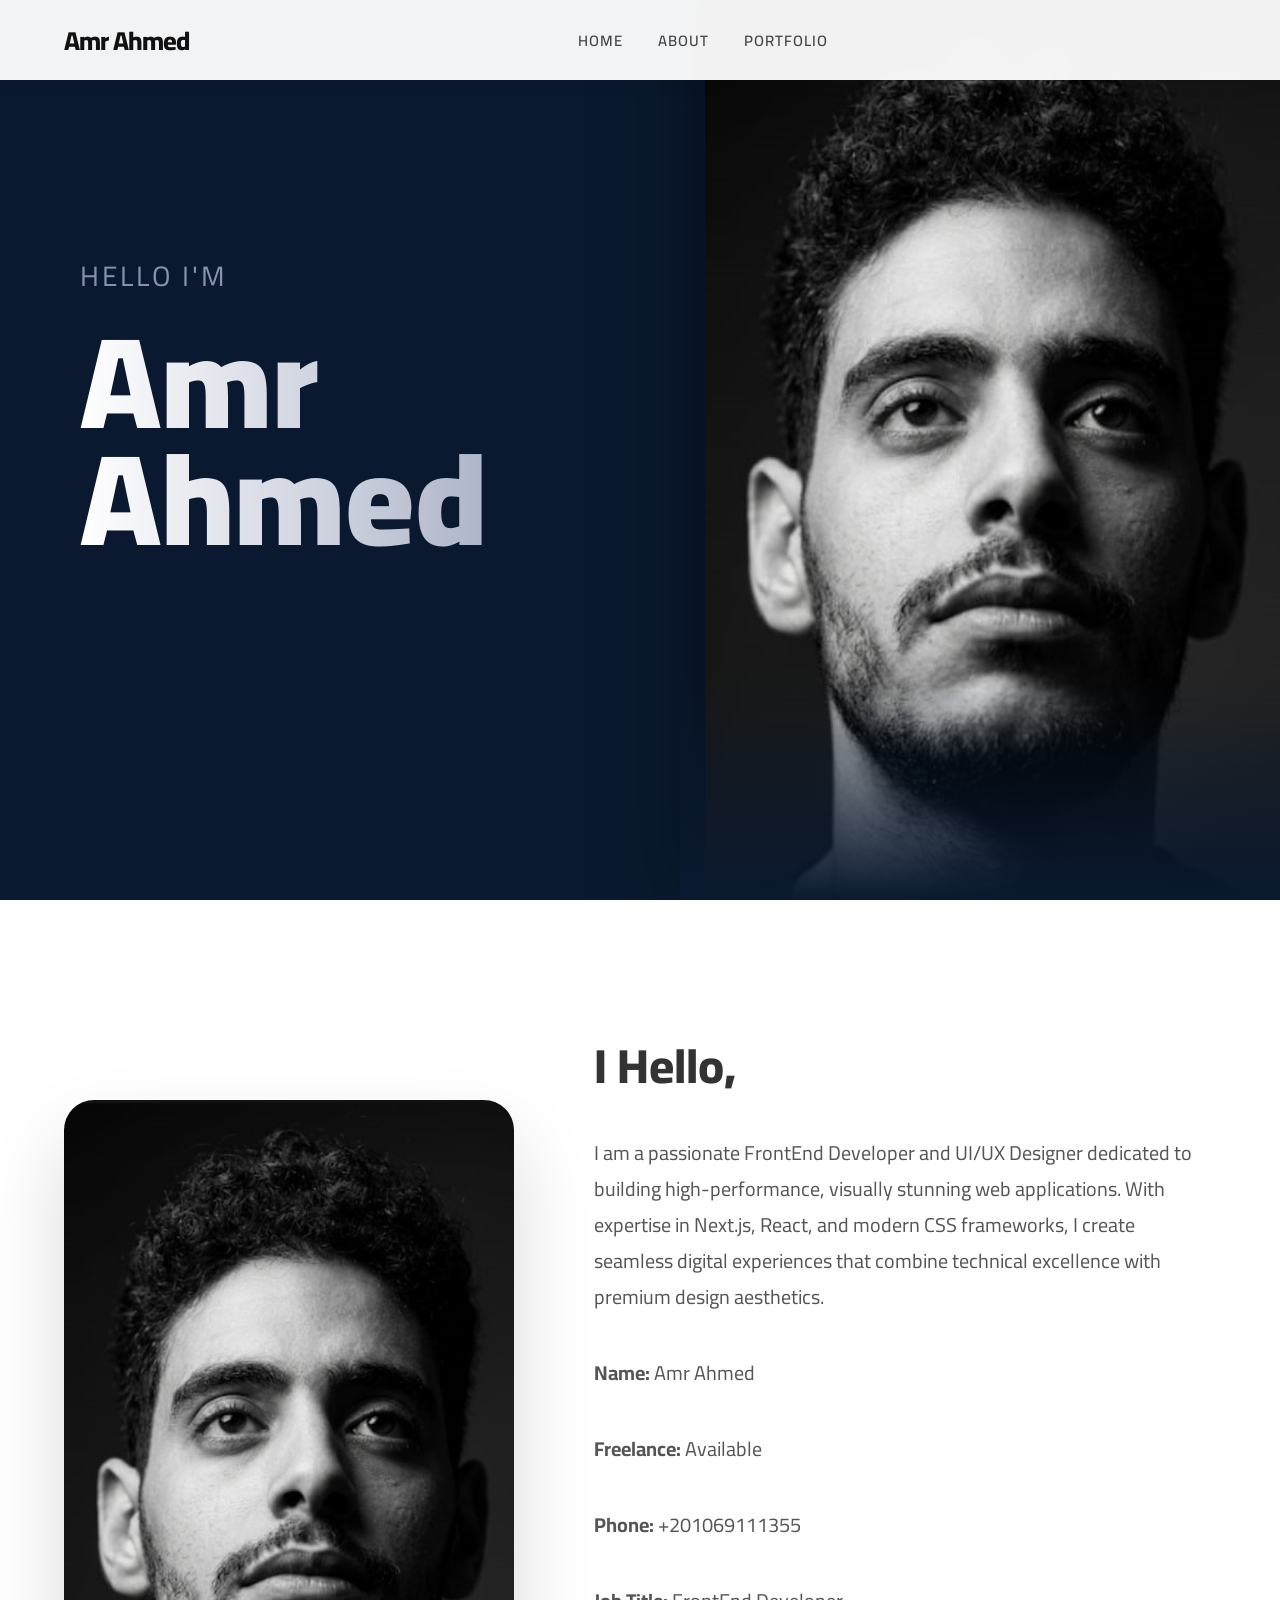
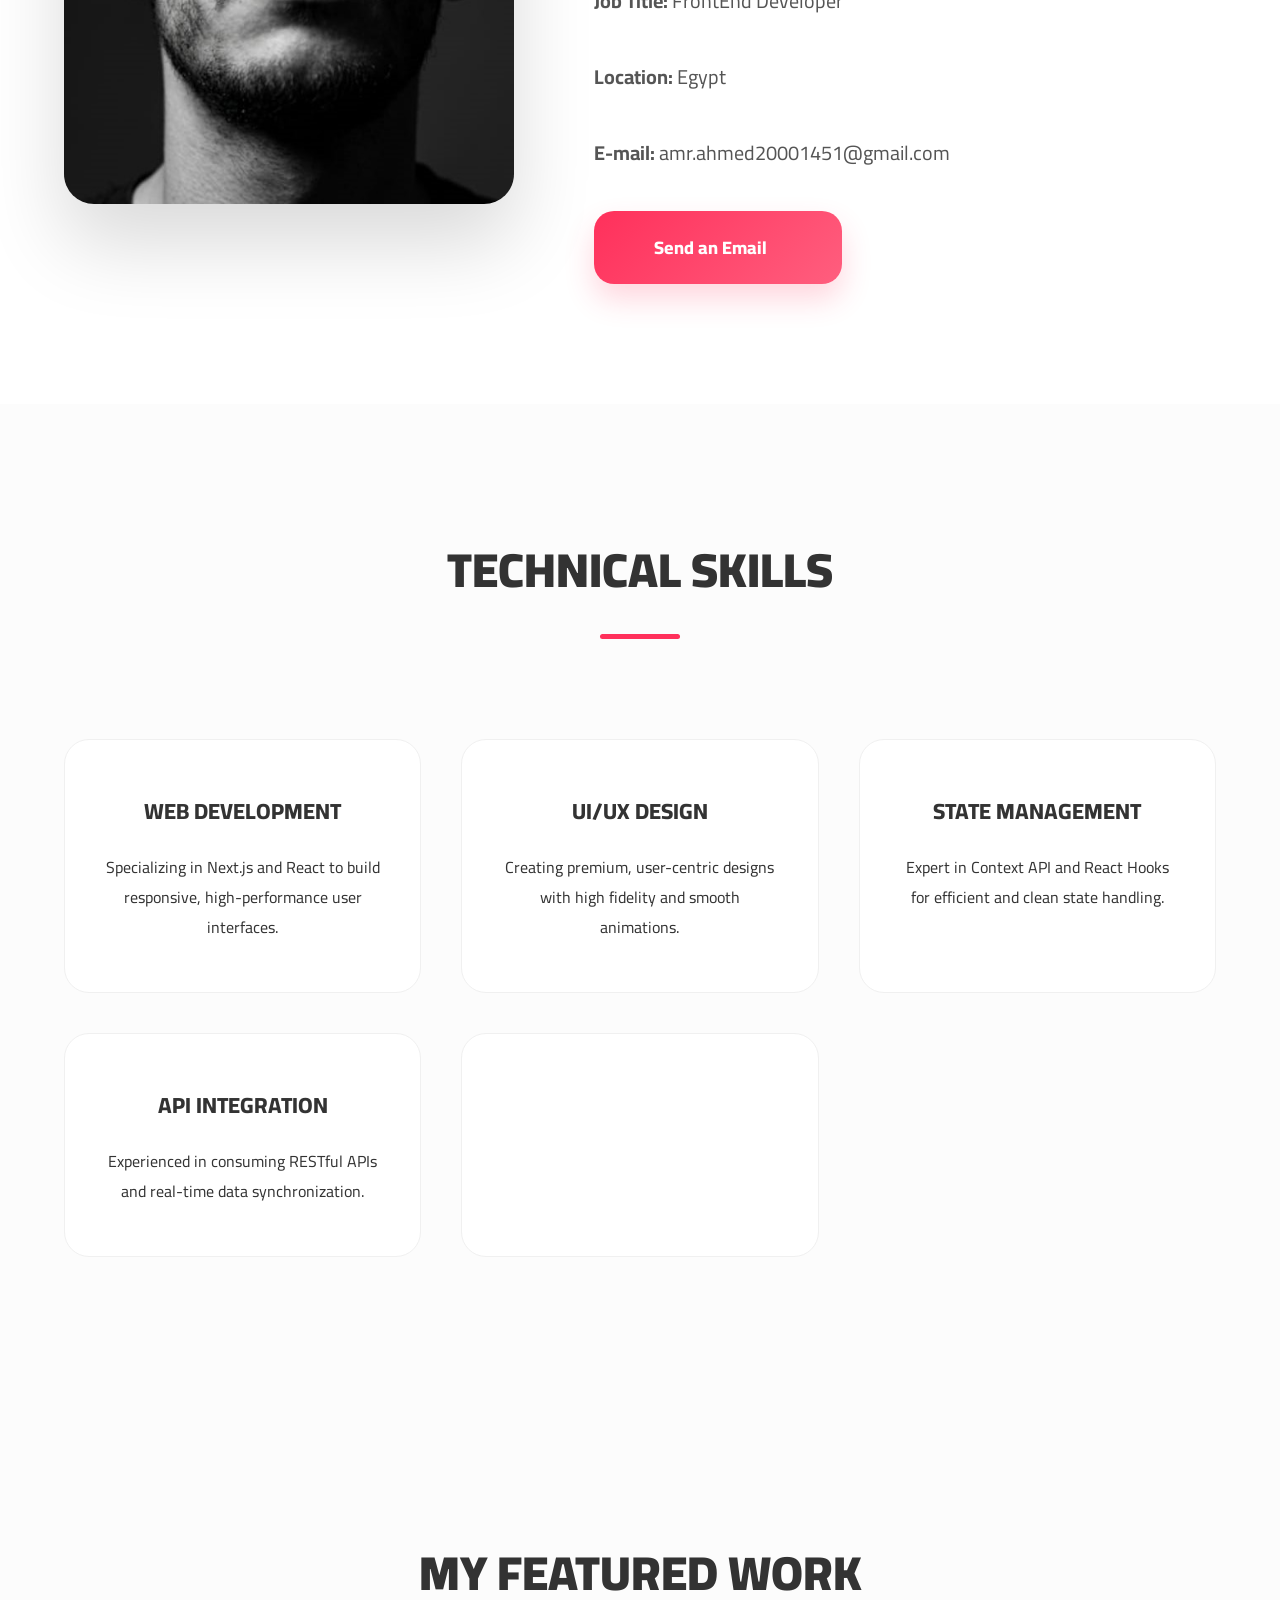
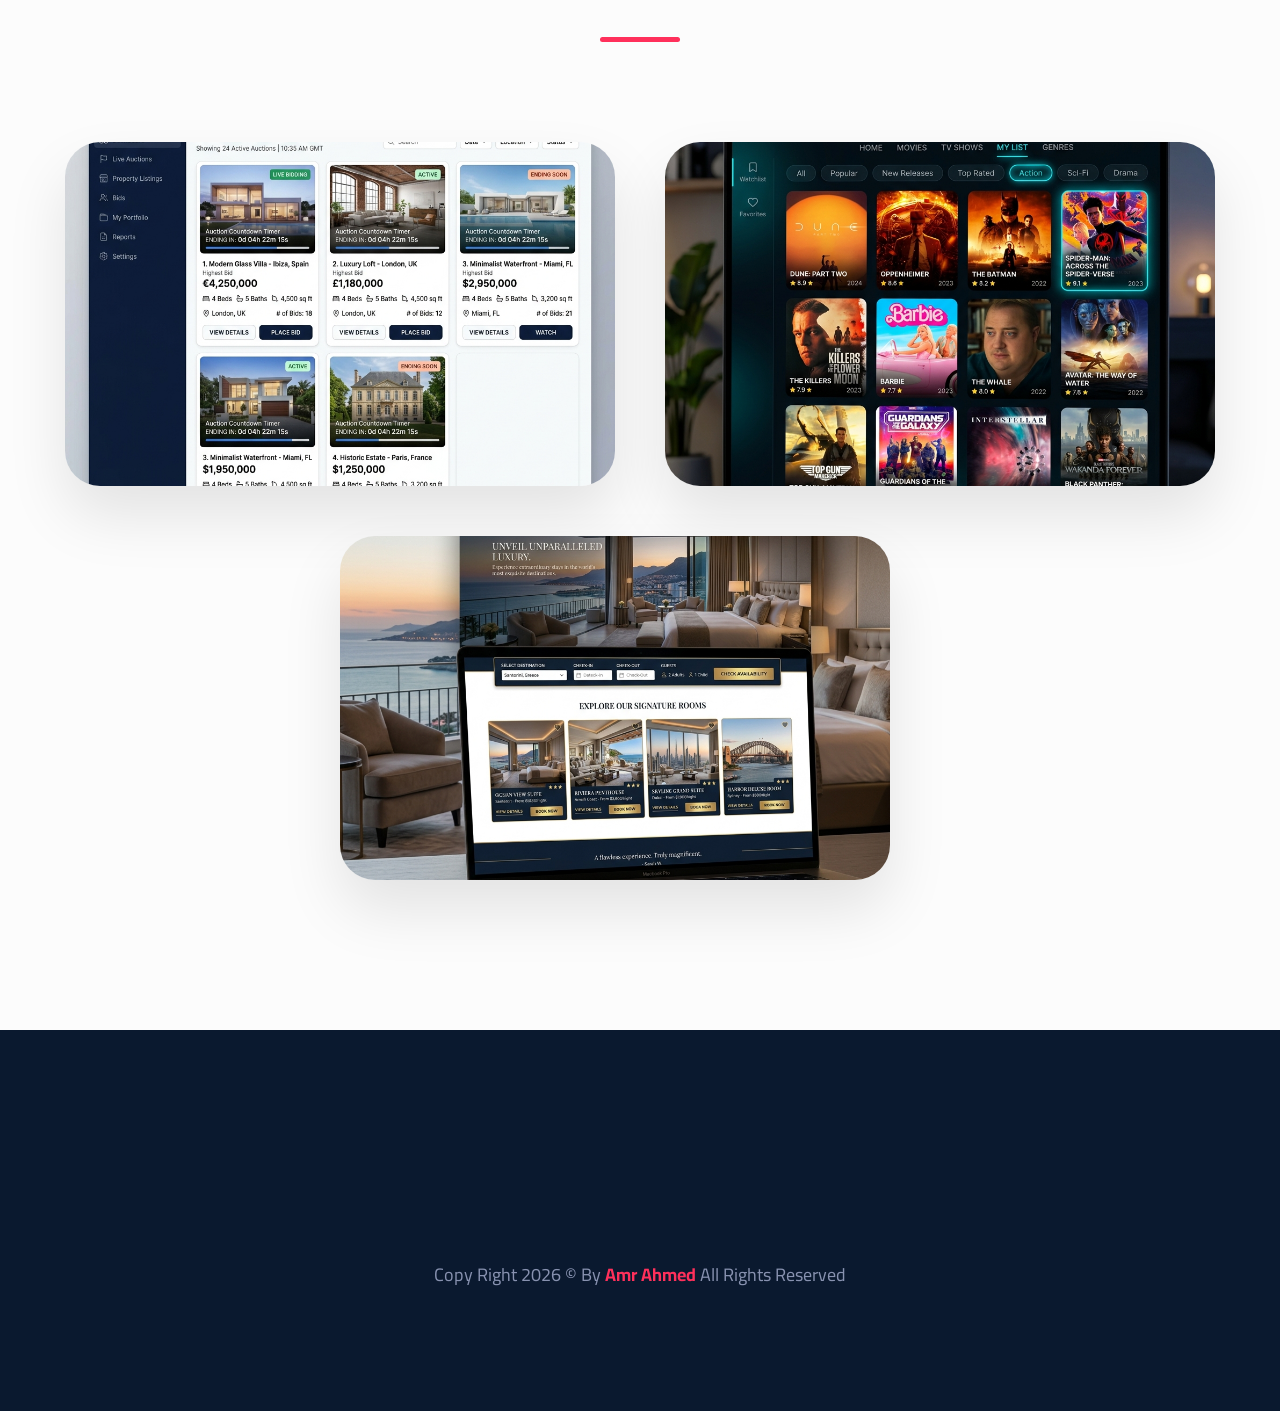
==== index.html @ 799a56fc "fixed deployment" ====
<!DOCTYPE html>
<html lang="en">

<head>
    <meta charset="UTF-8">
    <meta name="viewport" content="width=device-width, initial-scale=1.0">
    <title>Amr Ahmed | Professional Portfolio</title>
    <link rel="stylesheet" href="css/StyleNew.css">
    <link rel="stylesheet" href="css/all.min.css">
    <!-- Google Fonts -->
    <link href="https://fonts.googleapis.com/css2?family=Cairo:wght@300;400;700;900&family=Source+Sans+Pro:wght@300;400;600;700&display=swap" rel="stylesheet">
</head>

<body>

    <header id="FirstSection">

        <nav>

            <div class="NavWholeContent">

                <h3>Amr Ahmed</h3>

                <ul>

                    <a href="#FirstSection">
                        <li>Home</li>
                    </a>
                    <a href="#SecondSection">
                        <li>About</li>
                    </a>
                    <a href="#FourthSection">
                        <li>Portfolio</li>
                    </a>

                </ul>

                <div class="clr"></div>

            </div>



        </nav>

        <div class="HeaderContainer">
            <div class="HeaderText text">
                <h3>Hello I'm</h3>
                <h1>Amr Ahmed</h1>
                <h4></h4>
            </div>
            
            <div class="HeaderImage">
                <img src="images/amr_profile.jpg" alt="Amr Ahmed">
            </div>
        </div>



    </header>


    <section id="SecondSection">

        <div class="ProfileWholeContent">

            <div class="profileImage">

                <img src="images/amr_profile.jpg" alt="Amr Ahmed">

            </div>

            <div class="ProfileContent">

                <h2><span>I</span> Hello,</h2>
                <p>I am a passionate FrontEnd Developer and UI/UX Designer dedicated to building high-performance, visually stunning web applications. With expertise in Next.js, React, and modern CSS frameworks, I create seamless digital experiences that combine technical excellence with premium design aesthetics.</p>

                <div class="line">

                </div>

                <div class="LeftContent">

                    <p><b>Name:</b> Amr Ahmed</p>
                    <p><b>Freelance:</b> Available</p>
                    <p><b>Phone:</b> +201069111355</p>

                </div>


                <div class="RightContent">

                    <p><b>Job Title:</b> FrontEnd Developer</p>
                    <p><b>Location:</b> Egypt</p>
                    <p><b>E-mail:</b> amr.ahmed20001451@gmail.com</p>

                </div>

                <div class="clr"></div>

                <div class="AboutActions">
                    <a href="https://mail.google.com/mail/?view=cm&fs=1&to=amr.ahmed20001451@gmail.com" target="_blank" class="HireMeBtn">
                        Send an Email <i class="fa-solid fa-paper-plane"></i>
                    </a>
                </div>



            </div>



        </div>

    </section>


    <section id="ThirdSection">

        <div class="container">

            <div class="h3-formula">

                <h3>Technical Skills</h3>
                <div class="line2"></div>
                <div class="line3"></div>
            </div>


            <div class="contents">

                <div class="firstcontent">
                    <div class="Logo"> 
                        <i class="fa-solid fa-code"></i>
                    </div>
                    <div class="txt">
                        <h5>WEB DEVELOPMENT</h5> 
                        <p>Specializing in Next.js and React to build responsive, high-performance user interfaces.</p>
                    </div>
                </div>
                <div class="secondcontent">
                    <div class="Logo"> 
                        <i class="fa-solid fa-pen-ruler"></i>
                    </div>
                    <div class="txt">
                        <h5>UI/UX DESIGN</h5> 
                        <p>Creating premium, user-centric designs with high fidelity and smooth animations.</p>
                    </div>
                </div>
                <div class="thirdcontent">
                    <div class="Logo"> 
                        <i class="fa-solid fa-layer-group"></i>
                    </div>
                    <div class="txt">
                        <h5>STATE MANAGEMENT</h5> 
                        <p>Expert in Context API and React Hooks for efficient and clean state handling.</p>
                    </div>
                </div>
                <div class="fourthcontent">
                    <div class="Logo"> 
                        <i class="fa-solid fa-database"></i>
                    </div>
                    <div class="txt">
                        <h5>API INTEGRATION</h5> 
                        <p>Experienced in consuming RESTful APIs and real-time data synchronization.</p>
                    </div>
                </div>
                <div class="clr"></div>



            </div>

        </div>

    </section>


    <section id="FourthSection">

        <div class="PortfolioContainer">

            <div class="h3-formula">

                <h3>My Featured Work</h3>
                <div class="line2"></div>
                <div class="line3"></div>
            </div>

            <div class="PortfolioImages">
                <div class="cards">

                    <!-- SOMATECH PROJECT -->
                    <div class="card" onclick="window.open('https://somatech.vercel.app/', '_blank')">
                        <img src="images/somatech.png" alt="SOMATECH Auction Dashboard">
                        <div class="Layer">
                            <div class="ProjectInfo">
                                <h4>SOMATECH</h4>
                                <p>Next.js | Tailwind | RTL</p>
                            </div>
                            <i class="fa-solid fa-arrow-up-right-from-square"></i>
                        </div>
                    </div>

                    <!-- MOVIE DISPLAYER PROJECT -->
                    <div class="card" onclick="window.open('https://realtime-movie-displayer.vercel.app/', '_blank')">
                        <img src="images/movie_displayer.png" alt="Movie Displayer">
                        <div class="Layer">
                            <div class="ProjectInfo">
                                <h4>Movie Displayer</h4>
                                <p>React | Context API | REST</p>
                            </div>
                            <i class="fa-solid fa-arrow-up-right-from-square"></i>
                        </div>
                    </div>

                    <!-- HOTEL BOOKING LANDING PAGE -->
                    <div class="card" onclick="window.open('https://hotel-theta-beryl.vercel.app/', '_blank')">
                        <img src="images/hotel_mockup.png" alt="Hotel Booking Design">
                        <div class="Layer">
                            <div class="ProjectInfo">
                                <h4>Luxury Hotel UI</h4>
                                <p>Design | High-End Animation</p>
                            </div>
                            <i class="fa-solid fa-arrow-up-right-from-square"></i>
                        </div>
                    </div>

                    <div class="clr"></div>
                </div>

            </div>

        </div>

    </section>


    <section class="foot">
        <div class="footcontent">

            <div class="logos">

                <a href="https://github.com/amr1588" target="_blank"><i class="fa-brands fa-github"></i></a>
                <a href="https://www.instagram.com/amrahmed1177/" target="_blank"><i class="fa-brands fa-instagram"></i></a>

            </div>

            <div class="Ftext">

                <p>Copy Right 2026 © By <span>Amr Ahmed</span> All Rights Reserved</p>

            </div>

        </div>
    </section>



</body>

</html>
---- css/StyleNew.css ----
/* Premium Design System */
:root {
    --fontfamily: 'Cairo', 'Source Sans Pro', sans-serif;
    --white: #ffffff;
    --dark-bg: #0A192F;
    --accent: #ff305b;
    --text-main: #E6F1FF;
    --text-muted: #8892B0;
    --card-bg: rgba(255, 255, 255, 0.03);
    --transition: all 0.3s cubic-bezier(0.4, 0, 0.2, 1);
}

* {
    margin: 0;
    padding: 0;
    box-sizing: border-box;
}

html {
    scroll-behavior: smooth;
}

body {
    font-family: var(--fontfamily);
    background-color: #fcfcfc;
    color: #333;
    overflow-x: hidden;
}

/* Navbar */
nav {
    width: 100%;
    height: 80px;
    background-color: rgba(255, 255, 255, 0.95);
    backdrop-filter: blur(10px);
    position: fixed;
    top: 0;
    z-index: 1000;
    display: flex;
    align-items: center;
    box-shadow: 0 2px 20px rgba(0,0,0,0.05);
}

.NavWholeContent {
    width: 90%;
    max-width: 1400px;
    margin: auto;
    display: flex;
    justify-content: space-between;
    align-items: center;
}

.NavWholeContent h3 {
    font-size: 26px;
    font-weight: 800;
    color: #111;
    letter-spacing: -1px;
}

.NavWholeContent h3 span {
    color: var(--accent);
}

ul {
    display: flex;
    gap: 35px;
    list-style: none;
}

ul a {
    text-decoration: none;
    color: #444;
    font-weight: 600;
    font-size: 15px;
    text-transform: uppercase;
    letter-spacing: 1px;
    transition: var(--transition);
}

ul a:hover {
    color: var(--accent);
}

/* Header Split Layout */
header {
    height: 100vh;
    background-color: var(--dark-bg);
    display: flex;
    align-items: center;
    overflow: hidden;
    position: relative;
}

.HeaderContainer {
    width: 100%;
    max-width: none;
    margin: 0;
    display: flex;
    justify-content: space-between;
    align-items: center;
    height: 100%;
}

.HeaderText {
    flex: 1;
    text-align: left;
    z-index: 2;
    padding-left: 80px;
}

.HeaderImage {
    flex: 1;
    height: 100%;
    display: flex;
    justify-content: flex-end;
    align-items: flex-end;
    position: relative;
}

.HeaderImage img {
    height: 100vh;
    width: auto;
    min-width: 550px;
    object-fit: cover;
    filter: drop-shadow(0 0 50px rgba(0,0,0,0.5));
    transition: var(--transition);
}

.HeaderImage::after {
    content: "";
    position: absolute;
    bottom: 0;
    right: 0;
    width: 100%;
    height: 25%;
    background: linear-gradient(to top, var(--dark-bg), transparent);
}

.HeaderText h3 {
    color: var(--text-muted);
    font-size: clamp(20px, 3vw, 28px);
    font-weight: 400;
    margin-bottom: 20px;
    letter-spacing: 3px;
    text-transform: uppercase;
}

.HeaderText h1 {
    font-size: clamp(60px, 12vw, 130px);
    font-weight: 900;
    line-height: 0.9;
    margin-bottom: 35px;
    color: #fff;
    background: linear-gradient(to right, #fff, #8892B0);
    -webkit-background-clip: text;
    -webkit-text-fill-color: transparent;
}

.HeaderText h4 {
    font-size: clamp(24px, 5vw, 42px);
    color: var(--accent);
    font-weight: 600;
    min-height: 60px;
    position: relative;
}

.HeaderText h4::after {
    content: "";
    position: absolute;
    animation: typing 10s infinite;
}

@keyframes typing {
    0% { content: "p|"; }
    2% { content: "pr|"; }
    4% { content: "pro|"; }
    6% { content: "prof|"; }
    8% { content: "profe|"; }
    10% { content: "profes|"; }
    12% { content: "profess|"; }
    14% { content: "professi|"; }
    16% { content: "professio|"; }
    18% { content: "profession|"; }
    20% { content: "professiona|"; }
    22% { content: "professional|"; }
    24% { content: "professional |"; }
    26% { content: "professional W|"; }
    28% { content: "professional We|"; }
    30% { content: "professional Web|"; }
    32% { content: "professional Web |"; }
    34% { content: "professional Web D|"; }
    36% { content: "professional Web De|"; }
    38% { content: "professional Web Des|"; }
    40% { content: "professional Web Desi|"; }
    42% { content: "professional Web Desig|"; }
    44% { content: "professional Web Design|"; }
    46% { content: "professional Web Designe|"; }
    48% { content: "professional Web Designer|"; }
    50% { content: "professional Web Designer |"; }
    55% { content: "professional Web Designer|"; }
    56% { content: "professional Web Designe|"; }
    57% { content: "professional Web Design|"; }
    58% { content: "professional Web Desig|"; }
    59% { content: "professional Web Desi|"; }
    60% { content: "professional Web Des|"; }
    61% { content: "professional Web De|"; }
    62% { content: "professional Web Dev|"; }
    63% { content: "professional Web Deve|"; }
    64% { content: "professional Web Devel|"; }
    65% { content: "professional Web Develo|"; }
    66% { content: "professional Web Develop|"; }
    67% { content: "professional Web Develope|"; }
    68% { content: "professional Web Developer|"; }
    69% { content: "professional Web Developer |"; }
    /* HOLD HERE FOR DELAY */
    100% { content: "professional Web Developer|"; }
}

/* About Section */
#SecondSection {
    padding: 120px 0;
    background: #fff;
}

.ProfileWholeContent {
    width: 90%;
    max-width: 1400px;
    margin: auto;
    display: flex;
    gap: 80px;
    align-items: center;
}

.profileImage {
    flex: 0 0 450px;
    position: relative;
    border-radius: 30px;
    overflow: hidden;
    box-shadow: 0 40px 80px rgba(0,0,0,0.15);
}

.profileImage img {
    width: 100%;
    display: block;
    transition: var(--transition);
}

.profileImage:hover img {
    transform: scale(1.05);
}

.ProfileContent {
    flex: 1;
}

.ProfileContent h2 {
    font-size: 48px;
    font-weight: 800;
    margin-bottom: 25px;
}

.ProfileContent p {
    font-size: 20px;
    color: #555;
    margin-bottom: 40px;
    line-height: 1.8;
}

.DetailsGrid {
    display: grid;
    grid-template-columns: 1fr 1fr;
    gap: 25px;
    margin-bottom: 45px;
    padding-bottom: 35px;
    border-bottom: 1px solid #f0f0f0;
}

.DetailItem p {
    font-size: 16px;
    margin-bottom: 10px;
    color: #777;
}

.DetailItem b {
    color: #111;
    width: 120px;
    display: inline-block;
}

.AboutActions {
    display: flex;
    margin-top: 20px;
}

.HireMeBtn {
    background: linear-gradient(135deg, var(--accent), #ff5e7e);
    color: #fff;
    padding: 20px 60px;
    border-radius: 20px;
    text-decoration: none;
    font-weight: 800;
    font-size: 18px;
    display: flex;
    align-items: center;
    gap: 15px;
    transition: var(--transition);
    box-shadow: 0 15px 30px rgba(255, 48, 91, 0.2);
}

.HireMeBtn i {
    font-size: 20px;
    transition: var(--transition);
}

.HireMeBtn:hover {
    transform: translateY(-8px) scale(1.02);
    box-shadow: 0 20px 40px rgba(255, 48, 91, 0.35);
}

.HireMeBtn:hover i {
    transform: translateX(5px) rotate(-10deg);
}

/* Skills */
#ThirdSection {
    padding: 120px 0;
    background: #fcfcfc;
}

.h3-formula {
    text-align: center;
    margin-bottom: 100px;
}

.h3-formula h3 {
    font-size: 48px;
    font-weight: 900;
    margin-bottom: 20px;
    text-transform: uppercase;
}

.h3-formula .line2 {
    width: 80px;
    height: 5px;
    background: var(--accent);
    margin: auto;
    border-radius: 5px;
}

.contents {
    width: 90%;
    max-width: 1400px;
    margin: auto;
    display: grid;
    grid-template-columns: repeat(auto-fit, minmax(300px, 1fr));
    gap: 40px;
}

.contents > div {
    background: #fff;
    padding: 50px 40px;
    border-radius: 25px;
    transition: var(--transition);
    border: 1px solid #f0f0f0;
    text-align: center;
}

.contents > div:hover {
    transform: translateY(-15px);
    box-shadow: 0 30px 60px rgba(0,0,0,0.08);
    border-color: var(--accent);
}

.contents i {
    font-size: 45px;
    color: var(--accent);
    margin-bottom: 30px;
}

.contents h5 {
    font-size: 22px;
    font-weight: 800;
    margin-bottom: 20px;
}

/* Portfolio - BIGGER CARDS */
#FourthSection {
    padding: 150px 0;
}

.PortfolioContainer .cards {
    width: 90%;
    max-width: 1500px;
    margin: auto;
    display: flex;
    flex-wrap: wrap;
    gap: 50px;
    justify-content: center;
}

.card {
    flex: 0 1 550px;
    position: relative;
    border-radius: 35px;
    overflow: hidden;
    aspect-ratio: 16/10;
    cursor: pointer;
    box-shadow: 0 30px 60px rgba(0,0,0,0.1);
    transition: var(--transition);
}

.card img {
    width: 100%;
    height: 100%;
    object-fit: cover;
    transition: transform 0.8s cubic-bezier(0.4, 0, 0.2, 1);
}

.card .Layer {
    position: absolute;
    inset: 0;
    background: linear-gradient(to top, rgba(10, 25, 47, 0.98), transparent 70%);
    padding: 50px;
    display: flex;
    flex-direction: column;
    justify-content: flex-end;
    opacity: 0;
    transition: var(--transition);
}

.card:hover {
    transform: translateY(-10px);
    box-shadow: 0 40px 80px rgba(0,0,0,0.2);
}

.card:hover .Layer {
    opacity: 1;
}

.card:hover img {
    transform: scale(1.1);
}

.ProjectInfo h4 {
    color: #fff;
    font-size: 32px;
    font-weight: 800;
    margin-bottom: 12px;
}

.ProjectInfo p {
    color: var(--accent);
    font-weight: 700;
    font-size: 16px;
    text-transform: uppercase;
    letter-spacing: 1px;
}

/* Footer */
.foot {
    background: var(--dark-bg);
    padding: 120px 0;
    text-align: center;
}

.foot .logos {
    margin-bottom: 40px;
}

.foot .logos i {
    font-size: 36px;
    color: #fff;
    margin: 0 30px;
    transition: var(--transition);
}

.foot .logos i:hover {
    color: var(--accent);
    transform: translateY(-10px);
}

.Ftext p {
    color: var(--text-muted);
    font-size: 18px;
}

.Ftext span {
    color: var(--accent);
    font-weight: 700;
}

/* Responsive Design */
@media (max-width: 1200px) {
    .PortfolioContainer .cards {
        grid-template-columns: 1fr;
        max-width: 800px;
    }
}

@media (max-width: 992px) {
    header {
        height: auto;
        padding: 120px 0 0;
    }
    
    .HeaderContainer {
        flex-direction: column-reverse;
        text-align: center;
    }
    
    .HeaderText {
        text-align: center;
        padding: 50px 20px;
    }
    
    .HeaderImage {
        width: 100%;
        justify-content: center;
    }

    .HeaderImage img {
        height: 50vh;
    }

    .ProfileWholeContent {
        flex-direction: column;
        text-align: center;
        gap: 50px;
    }
    
    .profileImage {
        flex: 0 0 auto;
        width: 300px;
    }
    
    .Button {
        justify-content: center;
    }
}

@media (max-width: 768px) {
    nav ul {
        display: none;
    }
    
    .HeaderText h1 { font-size: 60px; }
}

@media (max-width: 576px) {
    .HeaderText h1 { font-size: 45px; }
    .HeaderImage img { height: 40vh; }
    
    .Button {
        flex-direction: column;
    }
    
    .button1, .button2 {
        width: 100%;
        justify-content: center;
    }
    
    .PortfolioContainer .cards {
        grid-template-columns: 1fr;
        width: 95%;
    }
}
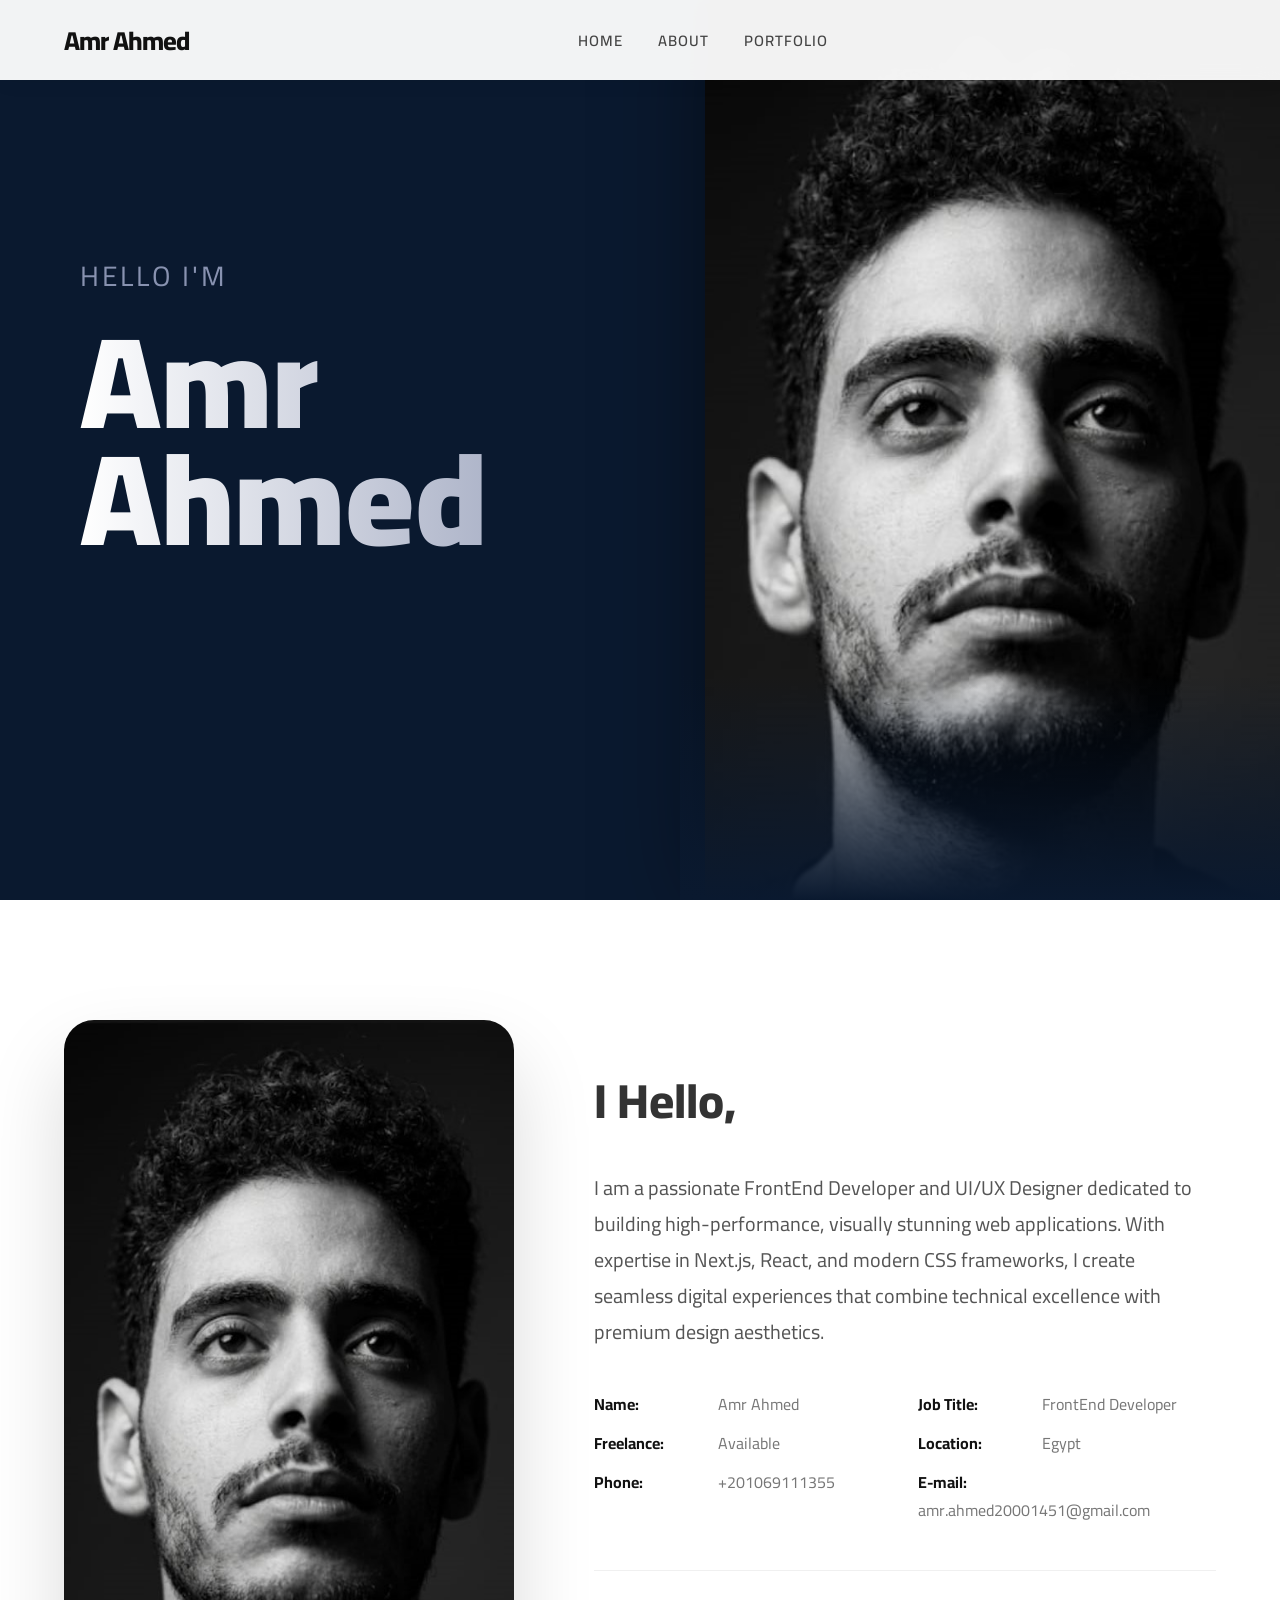
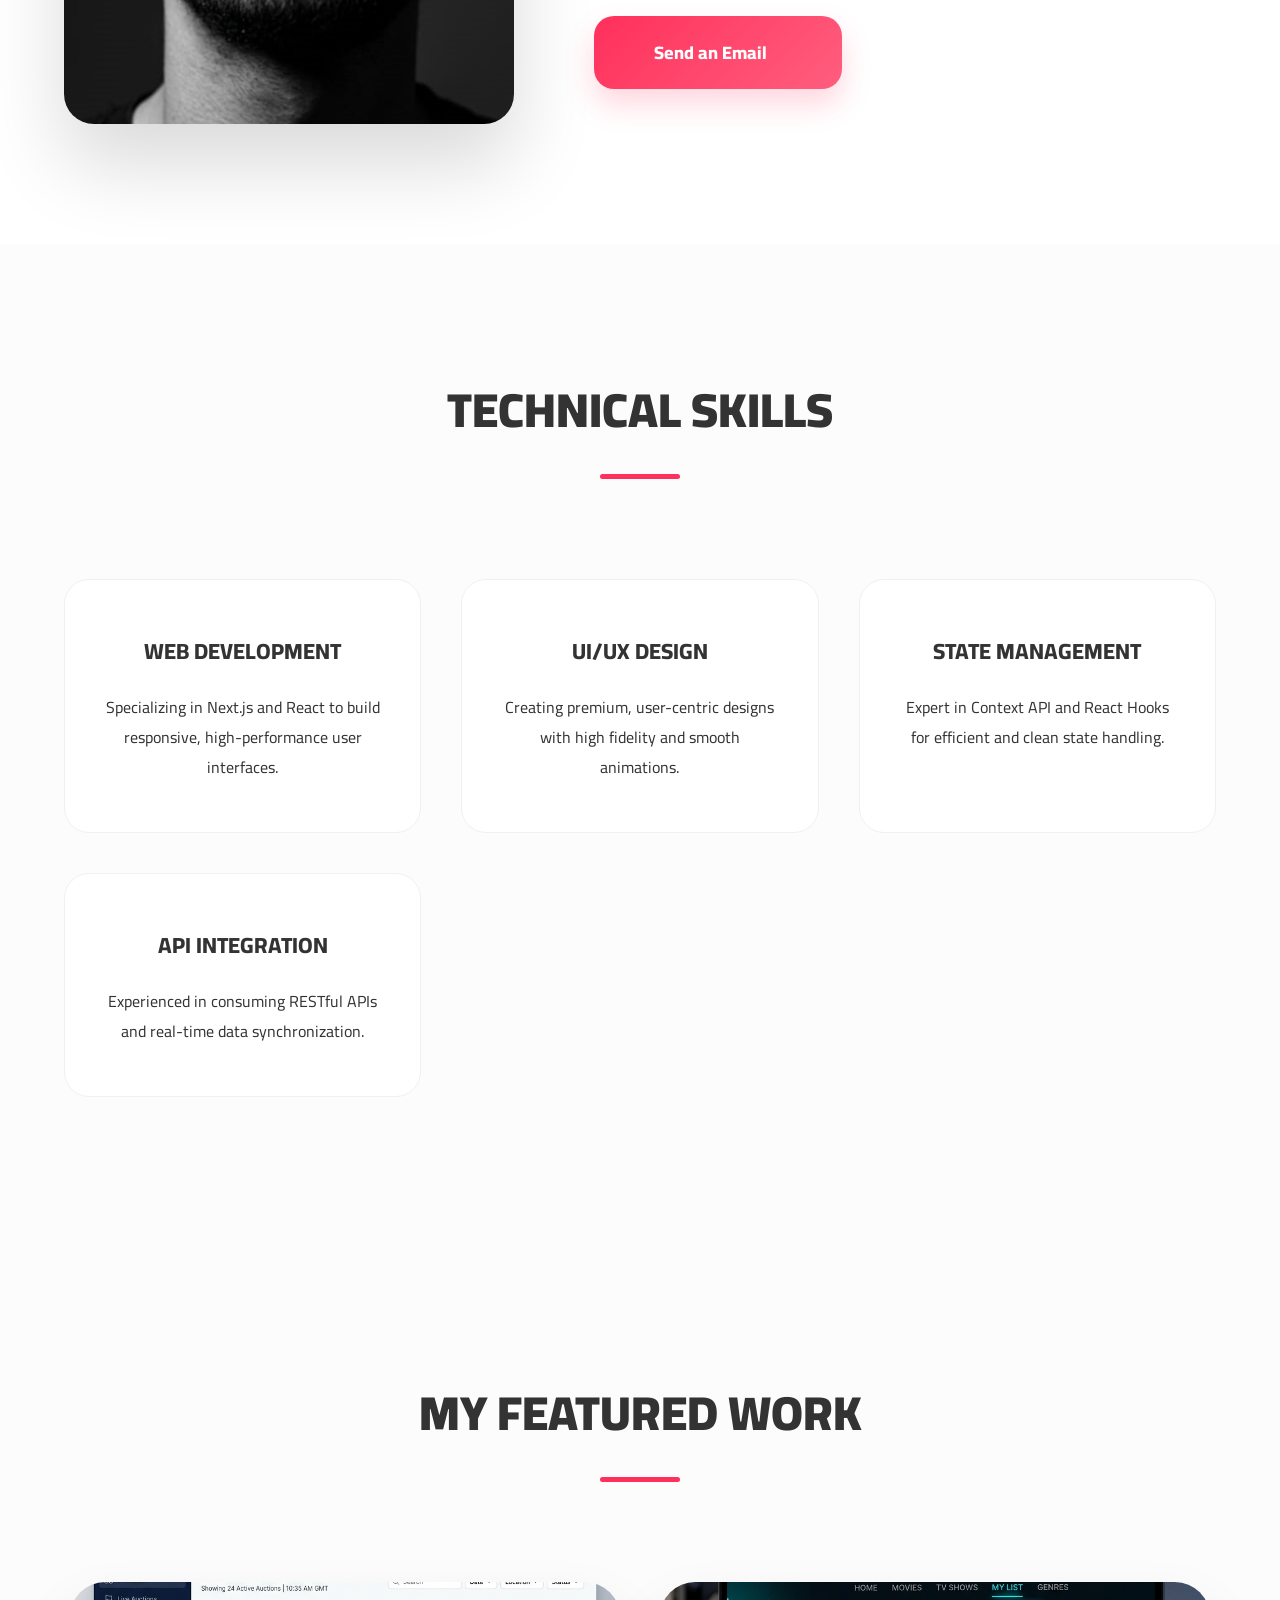
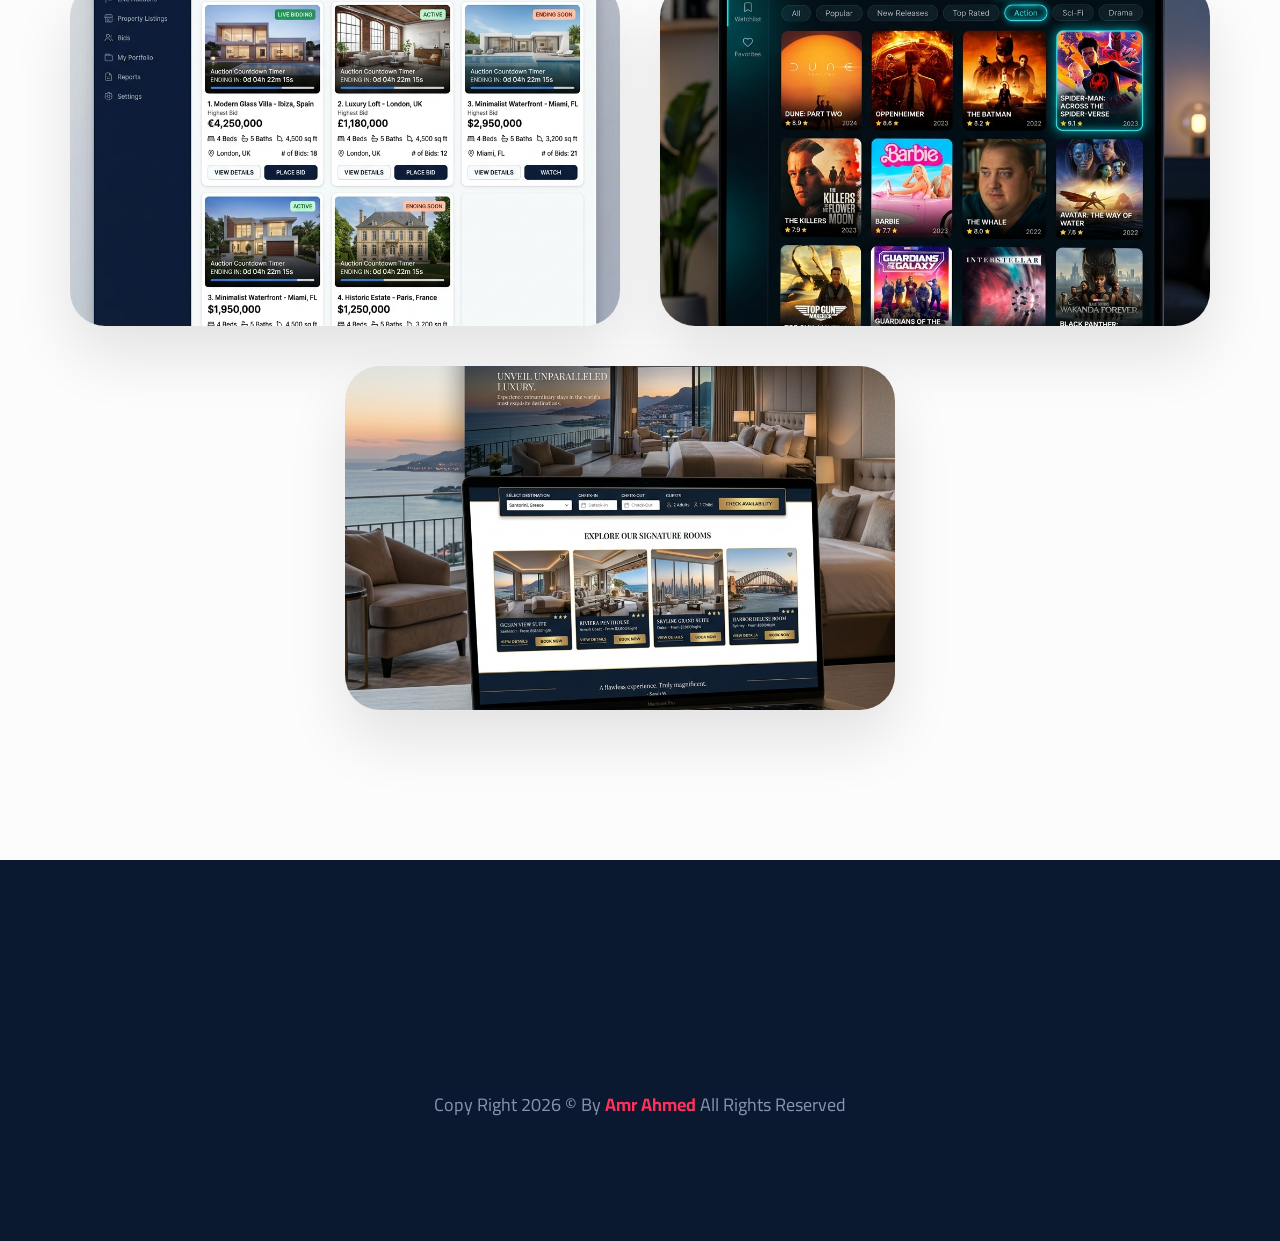
==== commit 2caf24ef: "adjusted  responsivness and ui bugs" ====
--- a/index.html
+++ b/index.html
@@ -21,7 +21,11 @@
 
                 <h3>Amr Ahmed</h3>
 
-                <ul>
+                <button class="MenuBtn" id="menuToggle" aria-label="Toggle Menu">
+                    <i class="fa-solid fa-bars"></i>
+                </button>
+
+                <ul id="navLinks">
 
                     <a href="#FirstSection">
                         <li>Home</li>
@@ -79,24 +83,21 @@
 
                 </div>
 
-                <div class="LeftContent">
-
-                    <p><b>Name:</b> Amr Ahmed</p>
-                    <p><b>Freelance:</b> Available</p>
-                    <p><b>Phone:</b> +201069111355</p>
-
-                </div>
-
-
-                <div class="RightContent">
-
-                    <p><b>Job Title:</b> FrontEnd Developer</p>
-                    <p><b>Location:</b> Egypt</p>
-                    <p><b>E-mail:</b> amr.ahmed20001451@gmail.com</p>
-
-                </div>
-
-                <div class="clr"></div>
+                <div class="DetailsGrid">
+
+                    <div class="DetailItem">
+                        <p><b>Name:</b> Amr Ahmed</p>
+                        <p><b>Freelance:</b> Available</p>
+                        <p><b>Phone:</b> +201069111355</p>
+                    </div>
+
+                    <div class="DetailItem">
+                        <p><b>Job Title:</b> FrontEnd Developer</p>
+                        <p><b>Location:</b> Egypt</p>
+                        <p><b>E-mail:</b> amr.ahmed20001451@gmail.com</p>
+                    </div>
+
+                </div>
 
                 <div class="AboutActions">
                     <a href="https://mail.google.com/mail/?view=cm&fs=1&to=amr.ahmed20001451@gmail.com" target="_blank" class="HireMeBtn">
@@ -165,10 +166,6 @@
                         <p>Experienced in consuming RESTful APIs and real-time data synchronization.</p>
                     </div>
                 </div>
-                <div class="clr"></div>
-
-
-
             </div>
 
         </div>
@@ -256,7 +253,43 @@
     </section>
 
 
-
+    <script>
+        const menuToggle = document.getElementById('menuToggle');
+        const navLinks = document.getElementById('navLinks');
+        
+        if (menuToggle && navLinks) {
+            menuToggle.addEventListener('click', (e) => {
+                e.stopPropagation();
+                navLinks.classList.toggle('active');
+                const icon = menuToggle.querySelector('i');
+                if (navLinks.classList.contains('active')) {
+                    icon.classList.remove('fa-bars');
+                    icon.classList.add('fa-xmark');
+                } else {
+                    icon.classList.remove('fa-xmark');
+                    icon.classList.add('fa-bars');
+                }
+            });
+
+            document.addEventListener('click', (e) => {
+                if (!navLinks.contains(e.target) && !menuToggle.contains(e.target)) {
+                    navLinks.classList.remove('active');
+                    const icon = menuToggle.querySelector('i');
+                    icon.classList.remove('fa-xmark');
+                    icon.classList.add('fa-bars');
+                }
+            });
+
+            navLinks.querySelectorAll('a').forEach(link => {
+                link.addEventListener('click', () => {
+                    navLinks.classList.remove('active');
+                    const icon = menuToggle.querySelector('i');
+                    icon.classList.remove('fa-xmark');
+                    icon.classList.add('fa-bars');
+                });
+            });
+        }
+    </script>
 </body>
 
 </html>
--- a/css/StyleNew.css
+++ b/css/StyleNew.css
@@ -81,6 +81,21 @@
     color: var(--accent);
 }
 
+.MenuBtn {
+    display: none;
+    background: none;
+    border: none;
+    font-size: 24px;
+    cursor: pointer;
+    color: #111;
+    transition: var(--transition);
+    margin-left: auto;
+}
+
+.MenuBtn:hover {
+    color: var(--accent);
+}
+
 /* Header Split Layout */
 header {
     height: 100vh;
@@ -167,6 +182,8 @@
 .HeaderText h4::after {
     content: "";
     position: absolute;
+    left: 0;
+    white-space: nowrap;
     animation: typing 10s infinite;
 }
 
@@ -352,11 +369,11 @@
     max-width: 1400px;
     margin: auto;
     display: grid;
-    grid-template-columns: repeat(auto-fit, minmax(300px, 1fr));
+    grid-template-columns: repeat(auto-fit, minmax(260px, 1fr));
     gap: 40px;
 }
 
-.contents > div {
+.contents > div:not(.clr) {
     background: #fff;
     padding: 50px 40px;
     border-radius: 25px;
@@ -365,7 +382,7 @@
     text-align: center;
 }
 
-.contents > div:hover {
+.contents > div:not(.clr):hover {
     transform: translateY(-15px);
     box-shadow: 0 30px 60px rgba(0,0,0,0.08);
     border-color: var(--accent);
@@ -390,16 +407,17 @@
 
 .PortfolioContainer .cards {
     width: 90%;
-    max-width: 1500px;
+    max-width: 1200px;
     margin: auto;
     display: flex;
     flex-wrap: wrap;
-    gap: 50px;
+    gap: 40px;
     justify-content: center;
 }
 
 .card {
     flex: 0 1 550px;
+    max-width: 100%;
     position: relative;
     border-radius: 35px;
     overflow: hidden;
@@ -492,15 +510,19 @@
 /* Responsive Design */
 @media (max-width: 1200px) {
     .PortfolioContainer .cards {
-        grid-template-columns: 1fr;
-        max-width: 800px;
+        max-width: 100%;
+        gap: 30px;
+    }
+    
+    .card {
+        flex: 0 1 calc(50% - 15px);
     }
 }
 
 @media (max-width: 992px) {
     header {
         height: auto;
-        padding: 120px 0 0;
+        padding: 120px 0 60px;
     }
     
     .HeaderContainer {
@@ -510,16 +532,39 @@
     
     .HeaderText {
         text-align: center;
-        padding: 50px 20px;
+        padding: 40px 20px;
+    }
+    
+    .HeaderText h4 {
+        font-size: clamp(18px, 5vw, 28px);
+        min-height: 40px;
+    }
+    
+    .HeaderText h4::after {
+        left: 50%;
+        transform: translateX(-50%);
     }
     
     .HeaderImage {
         width: 100%;
         justify-content: center;
+        align-items: center;
+        padding-top: 20px;
     }
 
     .HeaderImage img {
-        height: 50vh;
+        height: auto;
+        width: 280px;
+        min-width: unset;
+        border-radius: 50%;
+        aspect-ratio: 1/1;
+        object-fit: cover;
+        margin: 0 auto;
+        box-shadow: 0 15px 35px rgba(0,0,0,0.3);
+    }
+    
+    .HeaderImage::after {
+        display: none;
     }
 
     .ProfileWholeContent {
@@ -530,37 +575,97 @@
     
     .profileImage {
         flex: 0 0 auto;
-        width: 300px;
-    }
-    
-    .Button {
+        width: 280px;
+        border-radius: 20px;
+    }
+    
+    .ProfileContent h2 {
+        font-size: 36px;
+    }
+    
+    .ProfileContent p {
+        font-size: 16px;
+    }
+    
+    .AboutActions {
         justify-content: center;
     }
 }
 
 @media (max-width: 768px) {
+    .MenuBtn {
+        display: block;
+    }
+    
     nav ul {
-        display: none;
-    }
-    
-    .HeaderText h1 { font-size: 60px; }
+        position: absolute;
+        top: 80px;
+        left: 0;
+        width: 100%;
+        background-color: rgba(255, 255, 255, 0.98);
+        backdrop-filter: blur(15px);
+        flex-direction: column;
+        gap: 0;
+        border-top: 1px solid rgba(0,0,0,0.05);
+        box-shadow: 0 10px 30px rgba(0,0,0,0.05);
+        opacity: 0;
+        visibility: hidden;
+        transform: translateY(-10px);
+        transition: var(--transition);
+        padding: 10px 0;
+    }
+
+    nav ul.active {
+        opacity: 1;
+        visibility: visible;
+        transform: translateY(0);
+    }
+
+    nav ul a {
+        width: 100%;
+        text-align: center;
+        padding: 15px 0;
+    }
+
+    nav ul a li {
+        width: 100%;
+    }
+
+    .HeaderText h1 {
+        font-size: clamp(40px, 8vw, 60px);
+    }
+    
+    .DetailsGrid {
+        grid-template-columns: 1fr;
+        gap: 15px;
+        text-align: left;
+    }
+    
+    .h3-formula h3 {
+        font-size: 36px;
+    }
 }
 
 @media (max-width: 576px) {
-    .HeaderText h1 { font-size: 45px; }
-    .HeaderImage img { height: 40vh; }
-    
-    .Button {
-        flex-direction: column;
-    }
-    
-    .button1, .button2 {
-        width: 100%;
-        justify-content: center;
+    .HeaderText h1 {
+        font-size: clamp(36px, 10vw, 48px);
+    }
+    
+    .HeaderImage img {
+        width: 220px;
     }
     
     .PortfolioContainer .cards {
-        grid-template-columns: 1fr;
         width: 95%;
+        gap: 30px;
+    }
+    
+    .card {
+        flex: 0 1 100%;
+        border-radius: 20px;
+    }
+    
+    .contents > div {
+        padding: 35px 25px;
     }
 }
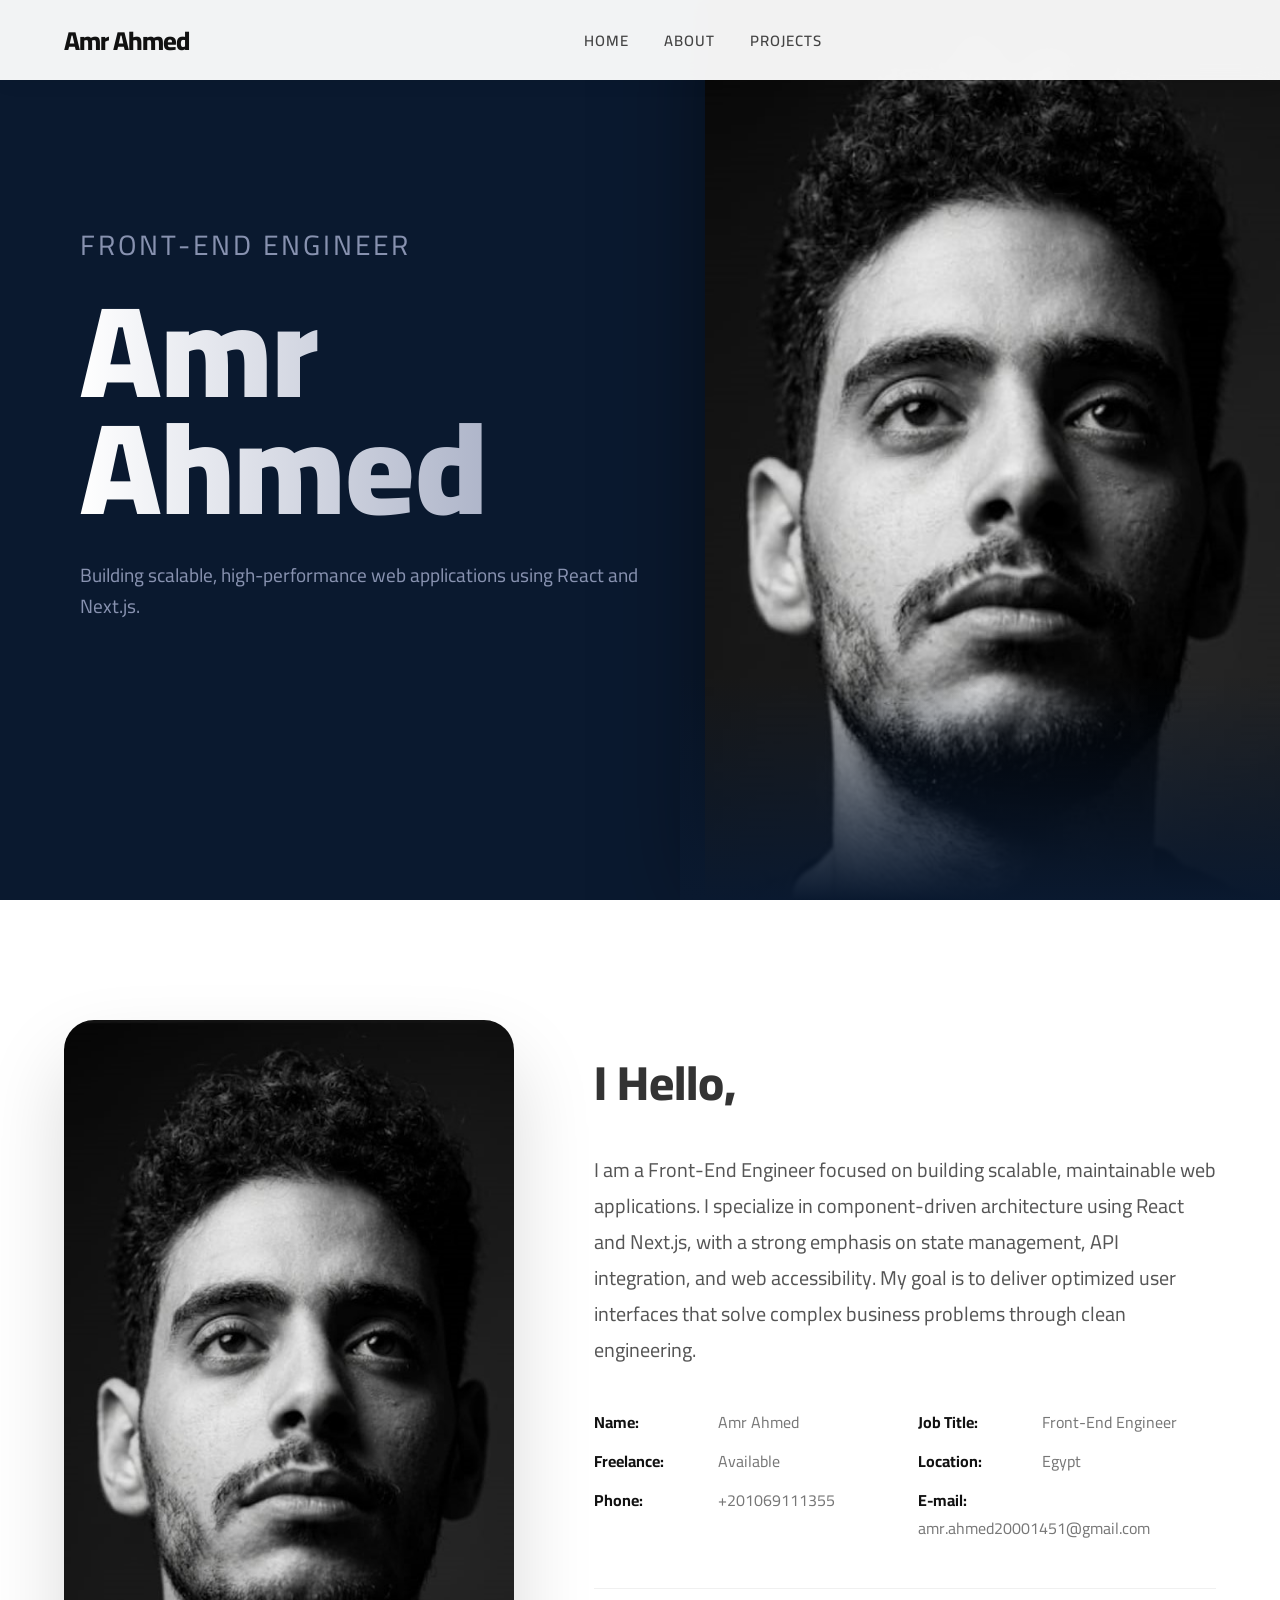
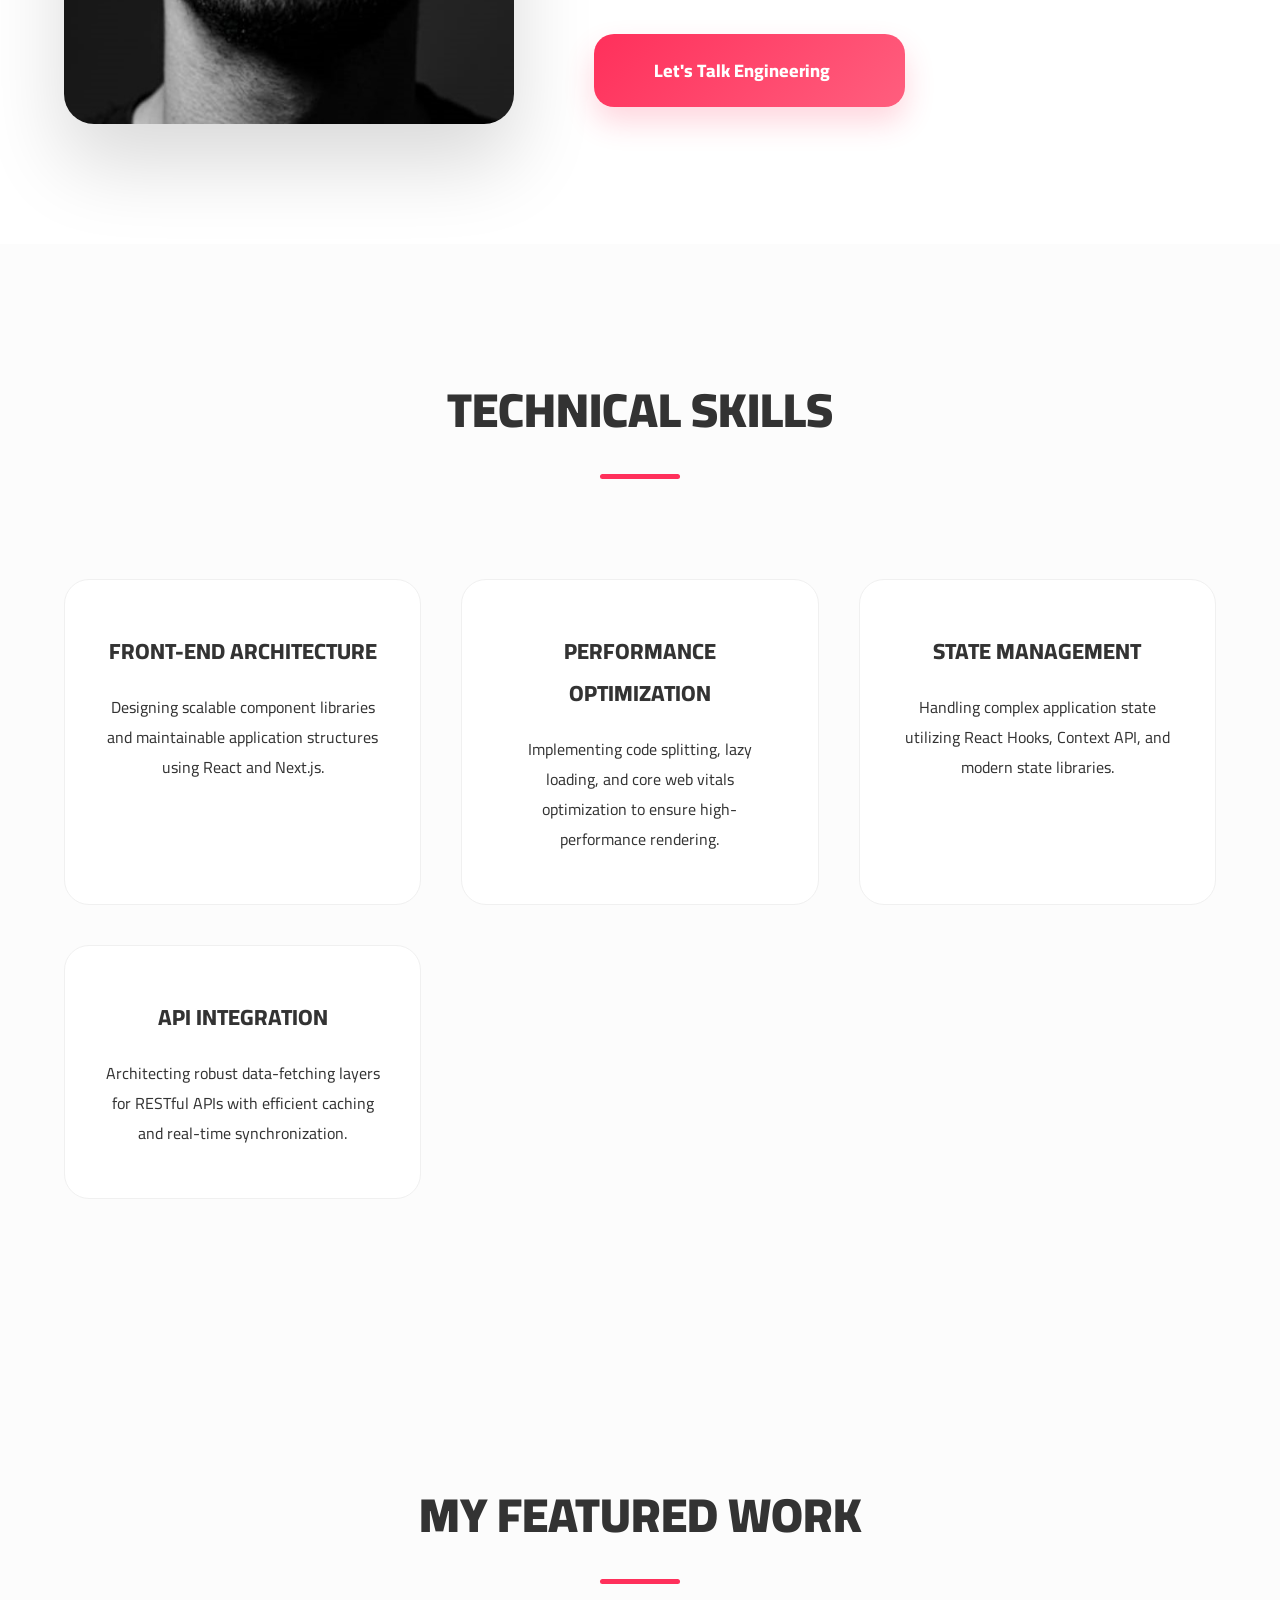
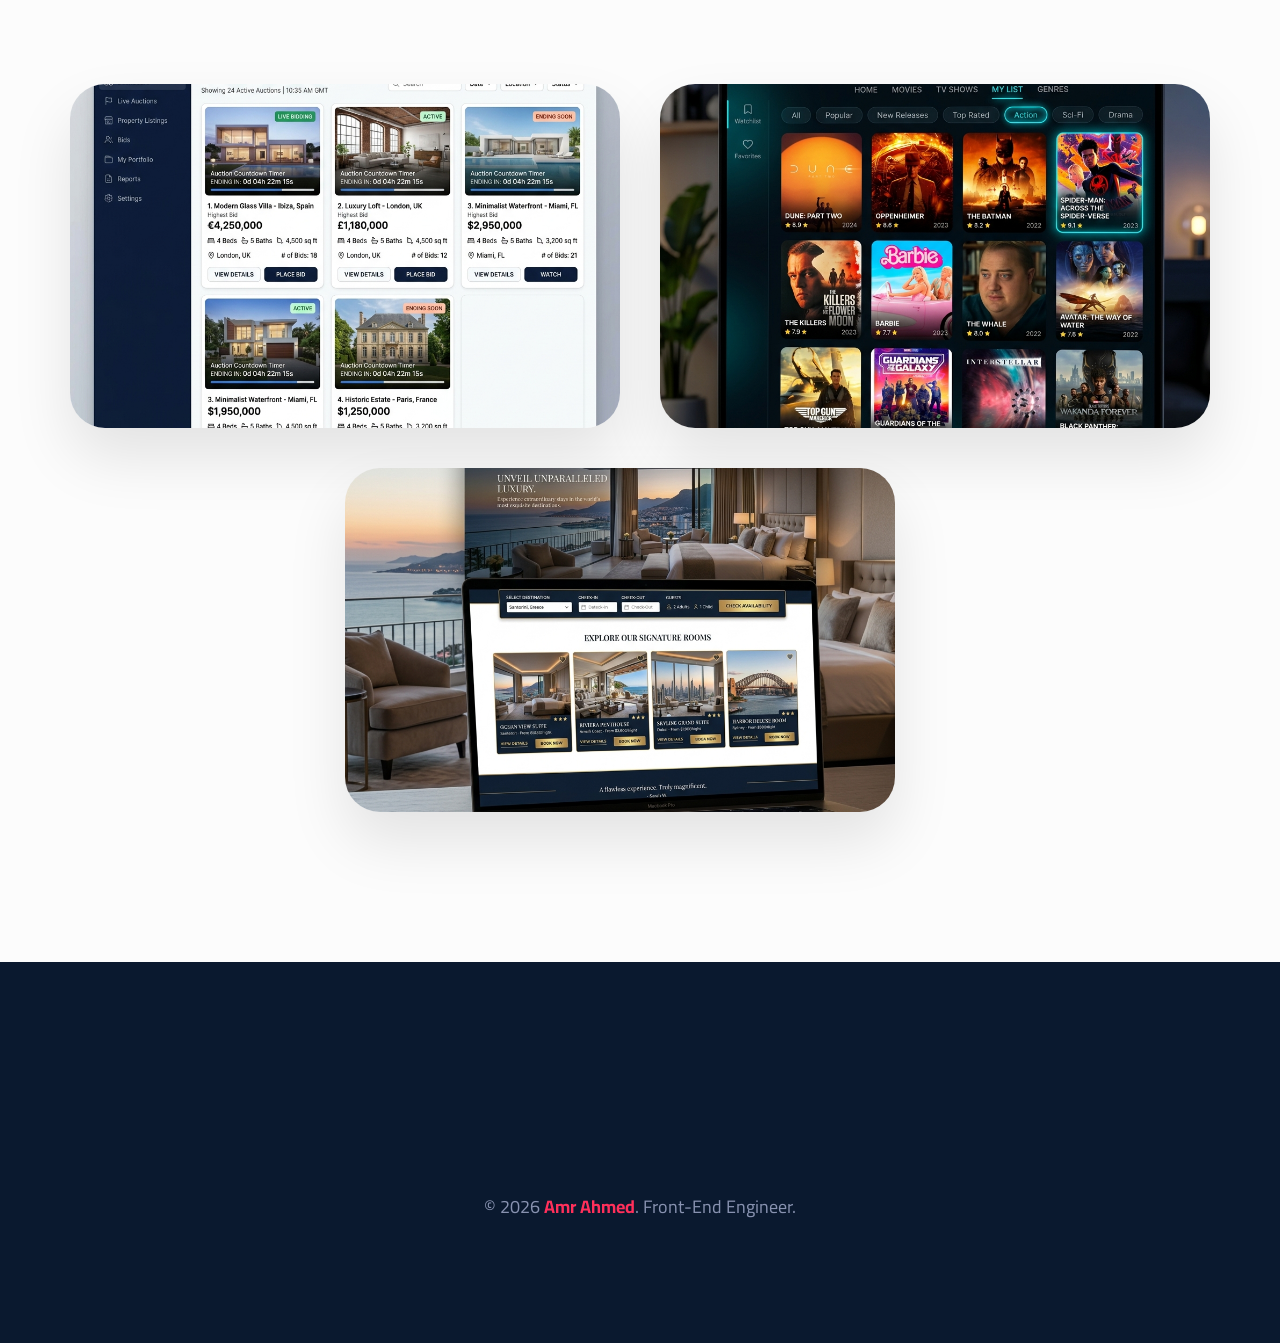
==== commit 3d004711: "portfolio changes" ====
--- a/index.html
+++ b/index.html
@@ -4,7 +4,11 @@
 <head>
     <meta charset="UTF-8">
     <meta name="viewport" content="width=device-width, initial-scale=1.0">
-    <title>Amr Ahmed | Professional Portfolio</title>
+    <title>Amr Ahmed | Senior Front-End Engineer</title>
+    <meta name="description" content="Portfolio of Amr Ahmed, a Front-End Engineer specializing in React, Next.js, performance optimization, and scalable web architecture.">
+    <meta property="og:title" content="Amr Ahmed | Front-End Engineer">
+    <meta property="og:description" content="Specializing in React, Next.js, and scalable web architecture.">
+    <meta property="og:type" content="website">
     <link rel="stylesheet" href="css/StyleNew.css">
     <link rel="stylesheet" href="css/all.min.css">
     <!-- Google Fonts -->
@@ -27,15 +31,15 @@
 
                 <ul id="navLinks">
 
-                    <a href="#FirstSection">
-                        <li>Home</li>
-                    </a>
-                    <a href="#SecondSection">
-                        <li>About</li>
-                    </a>
-                    <a href="#FourthSection">
-                        <li>Portfolio</li>
-                    </a>
+                    <li>
+                        <a href="#FirstSection">Home</a>
+                    </li>
+                    <li>
+                        <a href="#SecondSection">About</a>
+                    </li>
+                    <li>
+                        <a href="#FourthSection">Projects</a>
+                    </li>
 
                 </ul>
 
@@ -49,8 +53,9 @@
 
         <div class="HeaderContainer">
             <div class="HeaderText text">
-                <h3>Hello I'm</h3>
+                <h3>Front-End Engineer</h3>
                 <h1>Amr Ahmed</h1>
+                <p style="color: var(--text-muted); font-size: 1.2rem; margin-top: 15px; line-height: 1.6; max-width: 600px;">Building scalable, high-performance web applications using React and Next.js.</p>
                 <h4></h4>
             </div>
             
@@ -77,7 +82,7 @@
             <div class="ProfileContent">
 
                 <h2><span>I</span> Hello,</h2>
-                <p>I am a passionate FrontEnd Developer and UI/UX Designer dedicated to building high-performance, visually stunning web applications. With expertise in Next.js, React, and modern CSS frameworks, I create seamless digital experiences that combine technical excellence with premium design aesthetics.</p>
+                <p>I am a Front-End Engineer focused on building scalable, maintainable web applications. I specialize in component-driven architecture using React and Next.js, with a strong emphasis on state management, API integration, and web accessibility. My goal is to deliver optimized user interfaces that solve complex business problems through clean engineering.</p>
 
                 <div class="line">
 
@@ -92,7 +97,7 @@
                     </div>
 
                     <div class="DetailItem">
-                        <p><b>Job Title:</b> FrontEnd Developer</p>
+                        <p><b>Job Title:</b> Front-End Engineer</p>
                         <p><b>Location:</b> Egypt</p>
                         <p><b>E-mail:</b> amr.ahmed20001451@gmail.com</p>
                     </div>
@@ -101,7 +106,7 @@
 
                 <div class="AboutActions">
                     <a href="https://mail.google.com/mail/?view=cm&fs=1&to=amr.ahmed20001451@gmail.com" target="_blank" class="HireMeBtn">
-                        Send an Email <i class="fa-solid fa-paper-plane"></i>
+                        Let's Talk Engineering <i class="fa-solid fa-paper-plane"></i>
                     </a>
                 </div>
 
@@ -135,17 +140,17 @@
                         <i class="fa-solid fa-code"></i>
                     </div>
                     <div class="txt">
-                        <h5>WEB DEVELOPMENT</h5> 
-                        <p>Specializing in Next.js and React to build responsive, high-performance user interfaces.</p>
+                        <h5>FRONT-END ARCHITECTURE</h5> 
+                        <p>Designing scalable component libraries and maintainable application structures using React and Next.js.</p>
                     </div>
                 </div>
                 <div class="secondcontent">
                     <div class="Logo"> 
-                        <i class="fa-solid fa-pen-ruler"></i>
+                        <i class="fa-solid fa-bolt"></i>
                     </div>
                     <div class="txt">
-                        <h5>UI/UX DESIGN</h5> 
-                        <p>Creating premium, user-centric designs with high fidelity and smooth animations.</p>
+                        <h5>PERFORMANCE OPTIMIZATION</h5> 
+                        <p>Implementing code splitting, lazy loading, and core web vitals optimization to ensure high-performance rendering.</p>
                     </div>
                 </div>
                 <div class="thirdcontent">
@@ -154,7 +159,7 @@
                     </div>
                     <div class="txt">
                         <h5>STATE MANAGEMENT</h5> 
-                        <p>Expert in Context API and React Hooks for efficient and clean state handling.</p>
+                        <p>Handling complex application state utilizing React Hooks, Context API, and modern state libraries.</p>
                     </div>
                 </div>
                 <div class="fourthcontent">
@@ -163,7 +168,7 @@
                     </div>
                     <div class="txt">
                         <h5>API INTEGRATION</h5> 
-                        <p>Experienced in consuming RESTful APIs and real-time data synchronization.</p>
+                        <p>Architecting robust data-fetching layers for RESTful APIs with efficient caching and real-time synchronization.</p>
                     </div>
                 </div>
             </div>
@@ -193,7 +198,7 @@
                         <div class="Layer">
                             <div class="ProjectInfo">
                                 <h4>SOMATECH</h4>
-                                <p>Next.js | Tailwind | RTL</p>
+                                <p style="font-size: 0.9rem; margin-top: 5px;">Engineered a high-performance auction dashboard with real-time bidding functionality and RTL support.</p>
                             </div>
                             <i class="fa-solid fa-arrow-up-right-from-square"></i>
                         </div>
@@ -204,8 +209,8 @@
                         <img src="images/movie_displayer.png" alt="Movie Displayer">
                         <div class="Layer">
                             <div class="ProjectInfo">
-                                <h4>Movie Displayer</h4>
-                                <p>React | Context API | REST</p>
+                                <h4>Real-Time Media App</h4>
+                                <p style="font-size: 0.9rem; margin-top: 5px;">Architected a scalable state management solution using Context API for seamless REST API data synchronization.</p>
                             </div>
                             <i class="fa-solid fa-arrow-up-right-from-square"></i>
                         </div>
@@ -216,8 +221,8 @@
                         <img src="images/hotel_mockup.png" alt="Hotel Booking Design">
                         <div class="Layer">
                             <div class="ProjectInfo">
-                                <h4>Luxury Hotel UI</h4>
-                                <p>Design | High-End Animation</p>
+                                <h4>Luxury Hotel Landing Page</h4>
+                                <p style="font-size: 0.9rem; margin-top: 5px;">Implemented a highly optimized, interactive landing page prioritizing rendering performance.</p>
                             </div>
                             <i class="fa-solid fa-arrow-up-right-from-square"></i>
                         </div>
@@ -245,7 +250,7 @@
 
             <div class="Ftext">
 
-                <p>Copy Right 2026 © By <span>Amr Ahmed</span> All Rights Reserved</p>
+                <p>© 2026 <span>Amr Ahmed</span>. Front-End Engineer.</p>
 
             </div>
 
